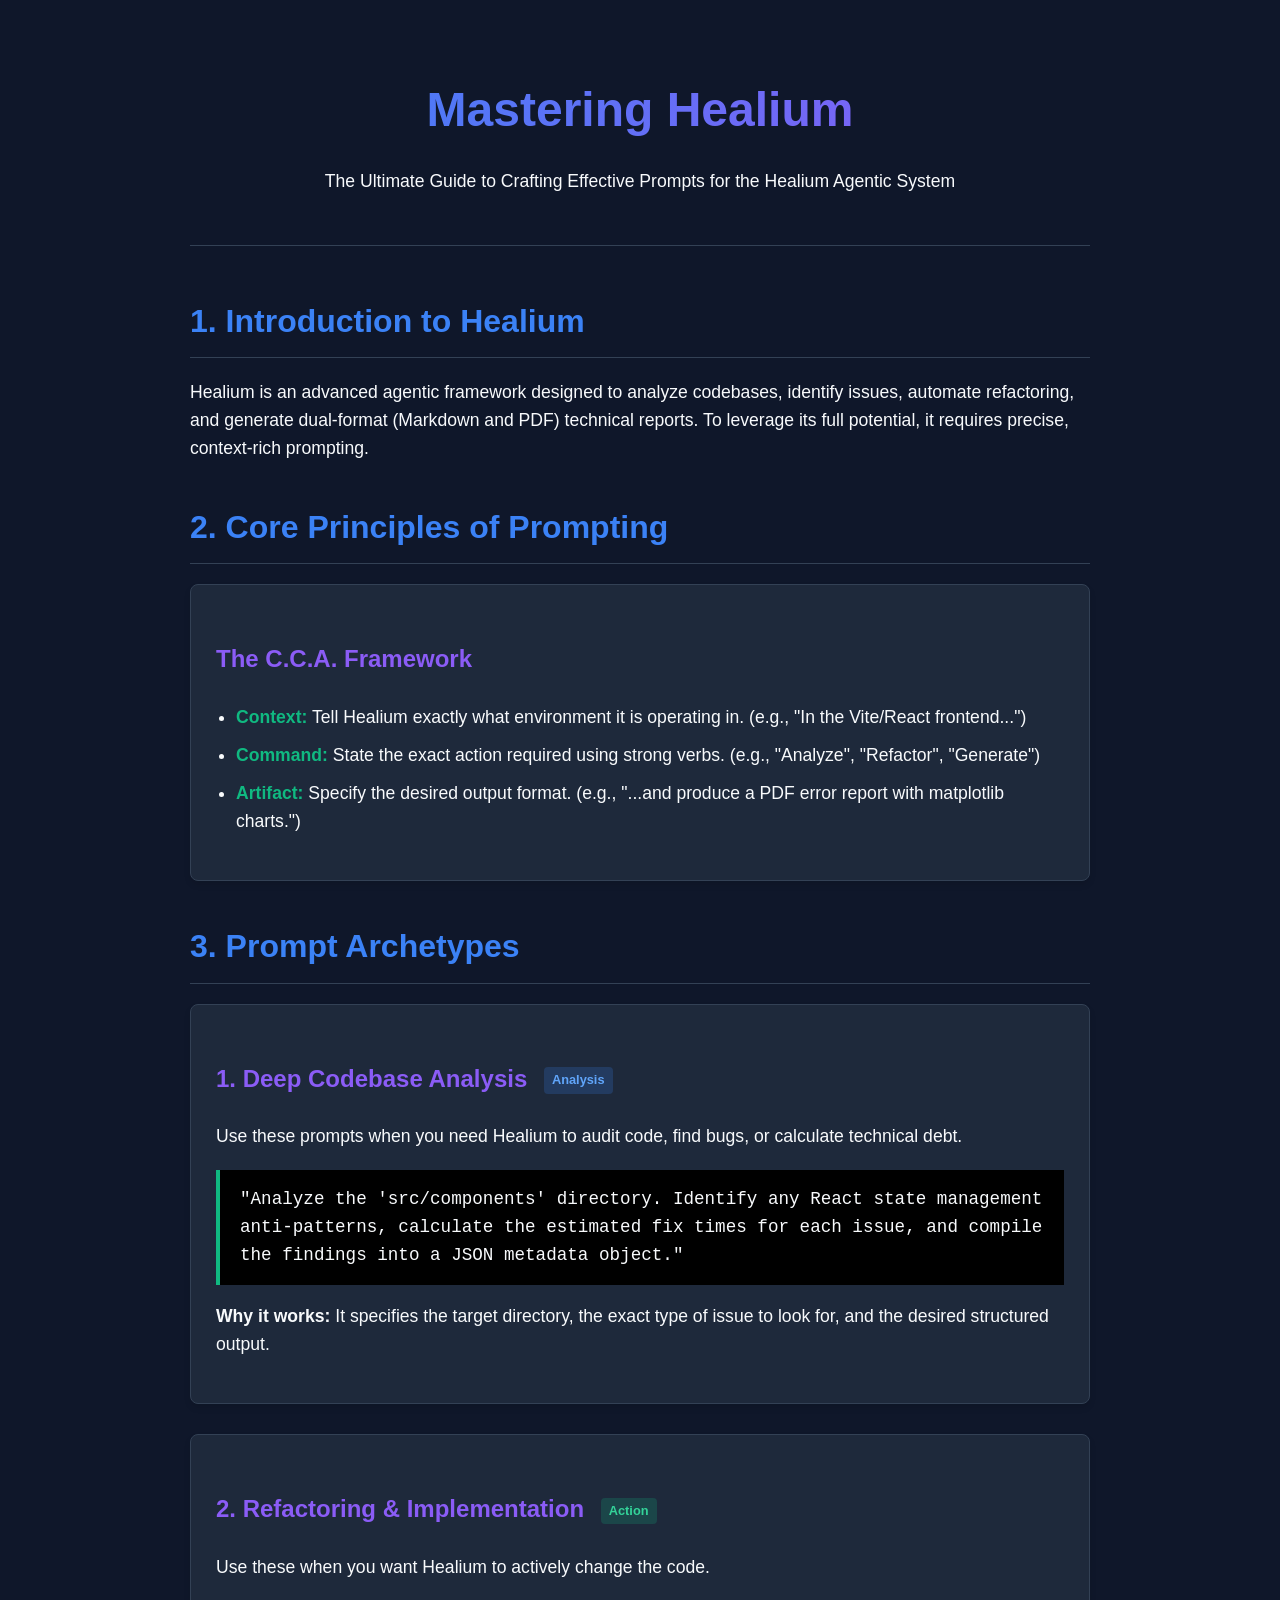
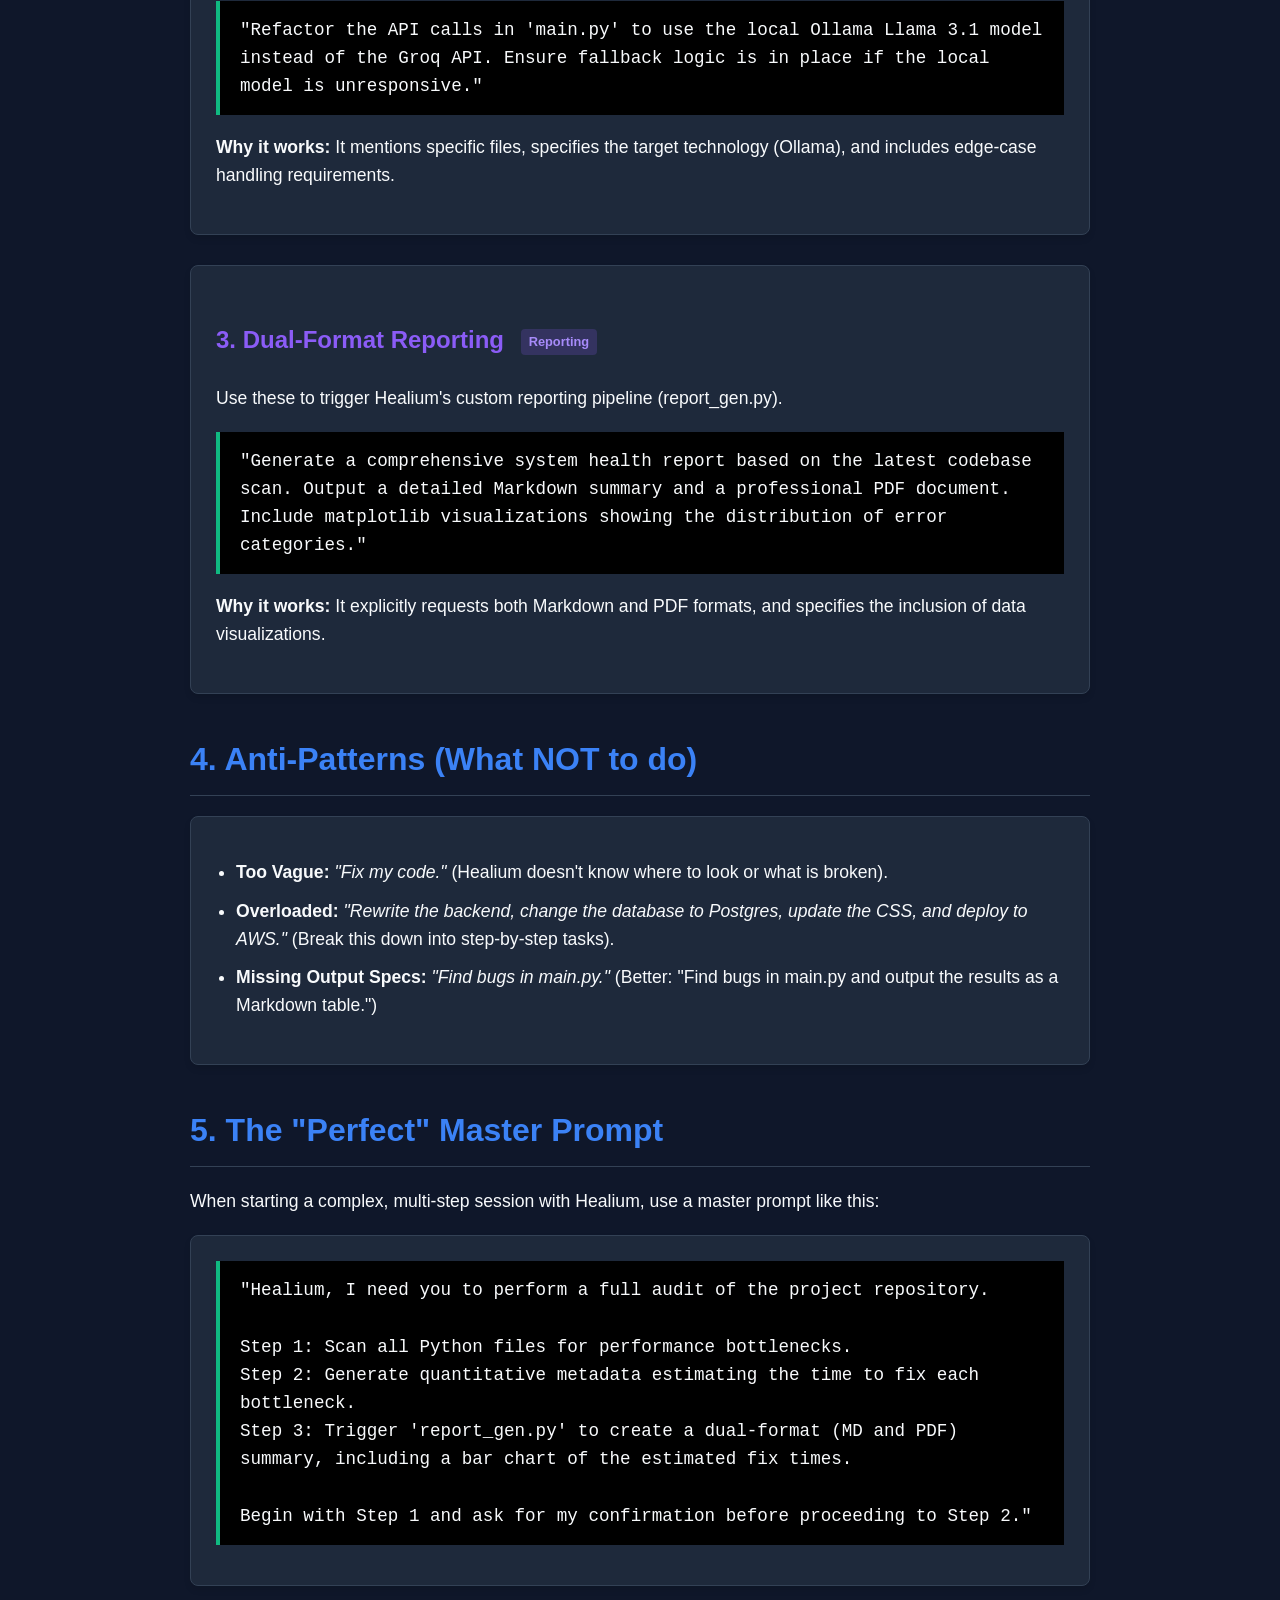
==== prompt_guide.html @ 6a2af03e "files updated" ====
<!DOCTYPE html>
<html lang="en">
<head>
    <meta charset="UTF-8">
    <meta name="viewport" content="width=device-width, initial-scale=1.0">
    <title>Healium Prompting Guide</title>
    <style>
        :root {
            --bg-color: #0f172a;
            --text-color: #f8fafc;
            --primary: #3b82f6;
            --secondary: #8b5cf6;
            --accent: #10b981;
            --card-bg: #1e293b;
            --border: #334155;
        }

        body {
            font-family: 'Segoe UI', Tahoma, Geneva, Verdana, sans-serif;
            background-color: var(--bg-color);
            color: var(--text-color);
            line-height: 1.6;
            margin: 0;
            padding: 0;
        }

        .container {
            max-width: 900px;
            margin: 0 auto;
            padding: 40px 20px;
        }

        header {
            text-align: center;
            margin-bottom: 50px;
            padding-bottom: 30px;
            border-bottom: 1px solid var(--border);
        }

        h1 {
            font-size: 3rem;
            margin-bottom: 10px;
            background: linear-gradient(to right, var(--primary), var(--secondary));
            -webkit-background-clip: text;
            -webkit-text-fill-color: transparent;
        }

        h2 {
            font-size: 2rem;
            color: var(--primary);
            margin-top: 40px;
            margin-bottom: 20px;
            border-bottom: 1px solid var(--border);
            padding-bottom: 10px;
        }

        h3 {
            font-size: 1.5rem;
            color: var(--secondary);
            margin-top: 30px;
        }

        p {
            margin-bottom: 20px;
            font-size: 1.1rem;
        }

        .card {
            background-color: var(--card-bg);
            border: 1px solid var(--border);
            border-radius: 8px;
            padding: 25px;
            margin-bottom: 30px;
            box-shadow: 0 4px 6px rgba(0, 0, 0, 0.1);
        }

        .prompt-example {
            background-color: #000000;
            border-left: 4px solid var(--accent);
            padding: 15px 20px;
            font-family: 'Courier New', Courier, monospace;
            font-size: 1.1rem;
            margin-bottom: 15px;
            overflow-x: auto;
        }

        ul {
            margin-bottom: 20px;
            padding-left: 20px;
        }

        li {
            margin-bottom: 10px;
            font-size: 1.1rem;
        }

        .highlight {
            color: var(--accent);
            font-weight: bold;
        }

        .badge {
            display: inline-block;
            padding: 3px 8px;
            border-radius: 4px;
            font-size: 0.8rem;
            font-weight: bold;
            margin-left: 10px;
            vertical-align: middle;
        }

        .badge-analysis { background-color: rgba(59, 130, 246, 0.2); color: #60a5fa; }
        .badge-action { background-color: rgba(16, 185, 129, 0.2); color: #34d399; }
        .badge-report { background-color: rgba(139, 92, 246, 0.2); color: #a78bfa; }

        @media print {
            body {
                background-color: white;
                color: black;
            }
            .container {
                max-width: 100%;
                padding: 0;
            }
            h1 {
                background: none;
                color: #2563eb;
                -webkit-text-fill-color: initial;
            }
            .card {
                background-color: #f8fafc;
                border: 1px solid #cbd5e1;
                box-shadow: none;
            }
            .prompt-example {
                background-color: #f1f5f9;
                color: #0f172a;
                border-left-color: #059669;
            }
        }
    </style>
</head>
<body>

<div class="container">
    <header>
        <h1>Mastering Healium</h1>
        <p>The Ultimate Guide to Crafting Effective Prompts for the Healium Agentic System</p>
    </header>

    <section>
        <h2>1. Introduction to Healium</h2>
        <p>Healium is an advanced agentic framework designed to analyze codebases, identify issues, automate refactoring, and generate dual-format (Markdown and PDF) technical reports. To leverage its full potential, it requires precise, context-rich prompting.</p>
    </section>

    <section>
        <h2>2. Core Principles of Prompting</h2>
        <div class="card">
            <h3>The C.C.A. Framework</h3>
            <ul>
                <li><span class="highlight">Context:</span> Tell Healium exactly what environment it is operating in. (e.g., "In the Vite/React frontend...")</li>
                <li><span class="highlight">Command:</span> State the exact action required using strong verbs. (e.g., "Analyze", "Refactor", "Generate")</li>
                <li><span class="highlight">Artifact:</span> Specify the desired output format. (e.g., "...and produce a PDF error report with matplotlib charts.")</li>
            </ul>
        </div>
    </section>

    <section>
        <h2>3. Prompt Archetypes</h2>

        <div class="card">
            <h3>1. Deep Codebase Analysis <span class="badge badge-analysis">Analysis</span></h3>
            <p>Use these prompts when you need Healium to audit code, find bugs, or calculate technical debt.</p>
            <div class="prompt-example">
                "Analyze the 'src/components' directory. Identify any React state management anti-patterns, calculate the estimated fix times for each issue, and compile the findings into a JSON metadata object."
            </div>
            <p><strong>Why it works:</strong> It specifies the target directory, the exact type of issue to look for, and the desired structured output.</p>
        </div>

        <div class="card">
            <h3>2. Refactoring & Implementation <span class="badge badge-action">Action</span></h3>
            <p>Use these when you want Healium to actively change the code.</p>
            <div class="prompt-example">
                "Refactor the API calls in 'main.py' to use the local Ollama Llama 3.1 model instead of the Groq API. Ensure fallback logic is in place if the local model is unresponsive."
            </div>
            <p><strong>Why it works:</strong> It mentions specific files, specifies the target technology (Ollama), and includes edge-case handling requirements.</p>
        </div>

        <div class="card">
            <h3>3. Dual-Format Reporting <span class="badge badge-report">Reporting</span></h3>
            <p>Use these to trigger Healium's custom reporting pipeline (report_gen.py).</p>
            <div class="prompt-example">
                "Generate a comprehensive system health report based on the latest codebase scan. Output a detailed Markdown summary and a professional PDF document. Include matplotlib visualizations showing the distribution of error categories."
            </div>
            <p><strong>Why it works:</strong> It explicitly requests both Markdown and PDF formats, and specifies the inclusion of data visualizations.</p>
        </div>
    </section>

    <section>
        <h2>4. Anti-Patterns (What NOT to do)</h2>
        <div class="card">
            <ul>
                <li><strong>Too Vague:</strong> <em>"Fix my code."</em> (Healium doesn't know where to look or what is broken).</li>
                <li><strong>Overloaded:</strong> <em>"Rewrite the backend, change the database to Postgres, update the CSS, and deploy to AWS."</em> (Break this down into step-by-step tasks).</li>
                <li><strong>Missing Output Specs:</strong> <em>"Find bugs in main.py."</em> (Better: "Find bugs in main.py and output the results as a Markdown table.")</li>
            </ul>
        </div>
    </section>

    <section>
        <h2>5. The "Perfect" Master Prompt</h2>
        <p>When starting a complex, multi-step session with Healium, use a master prompt like this:</p>
        <div class="card">
            <div class="prompt-example">
                "Healium, I need you to perform a full audit of the project repository. <br><br>
                Step 1: Scan all Python files for performance bottlenecks.<br>
                Step 2: Generate quantitative metadata estimating the time to fix each bottleneck.<br>
                Step 3: Trigger 'report_gen.py' to create a dual-format (MD and PDF) summary, including a bar chart of the estimated fix times.<br><br>
                Begin with Step 1 and ask for my confirmation before proceeding to Step 2."
            </div>
        </div>
    </section>

</div>

</body>
</html>
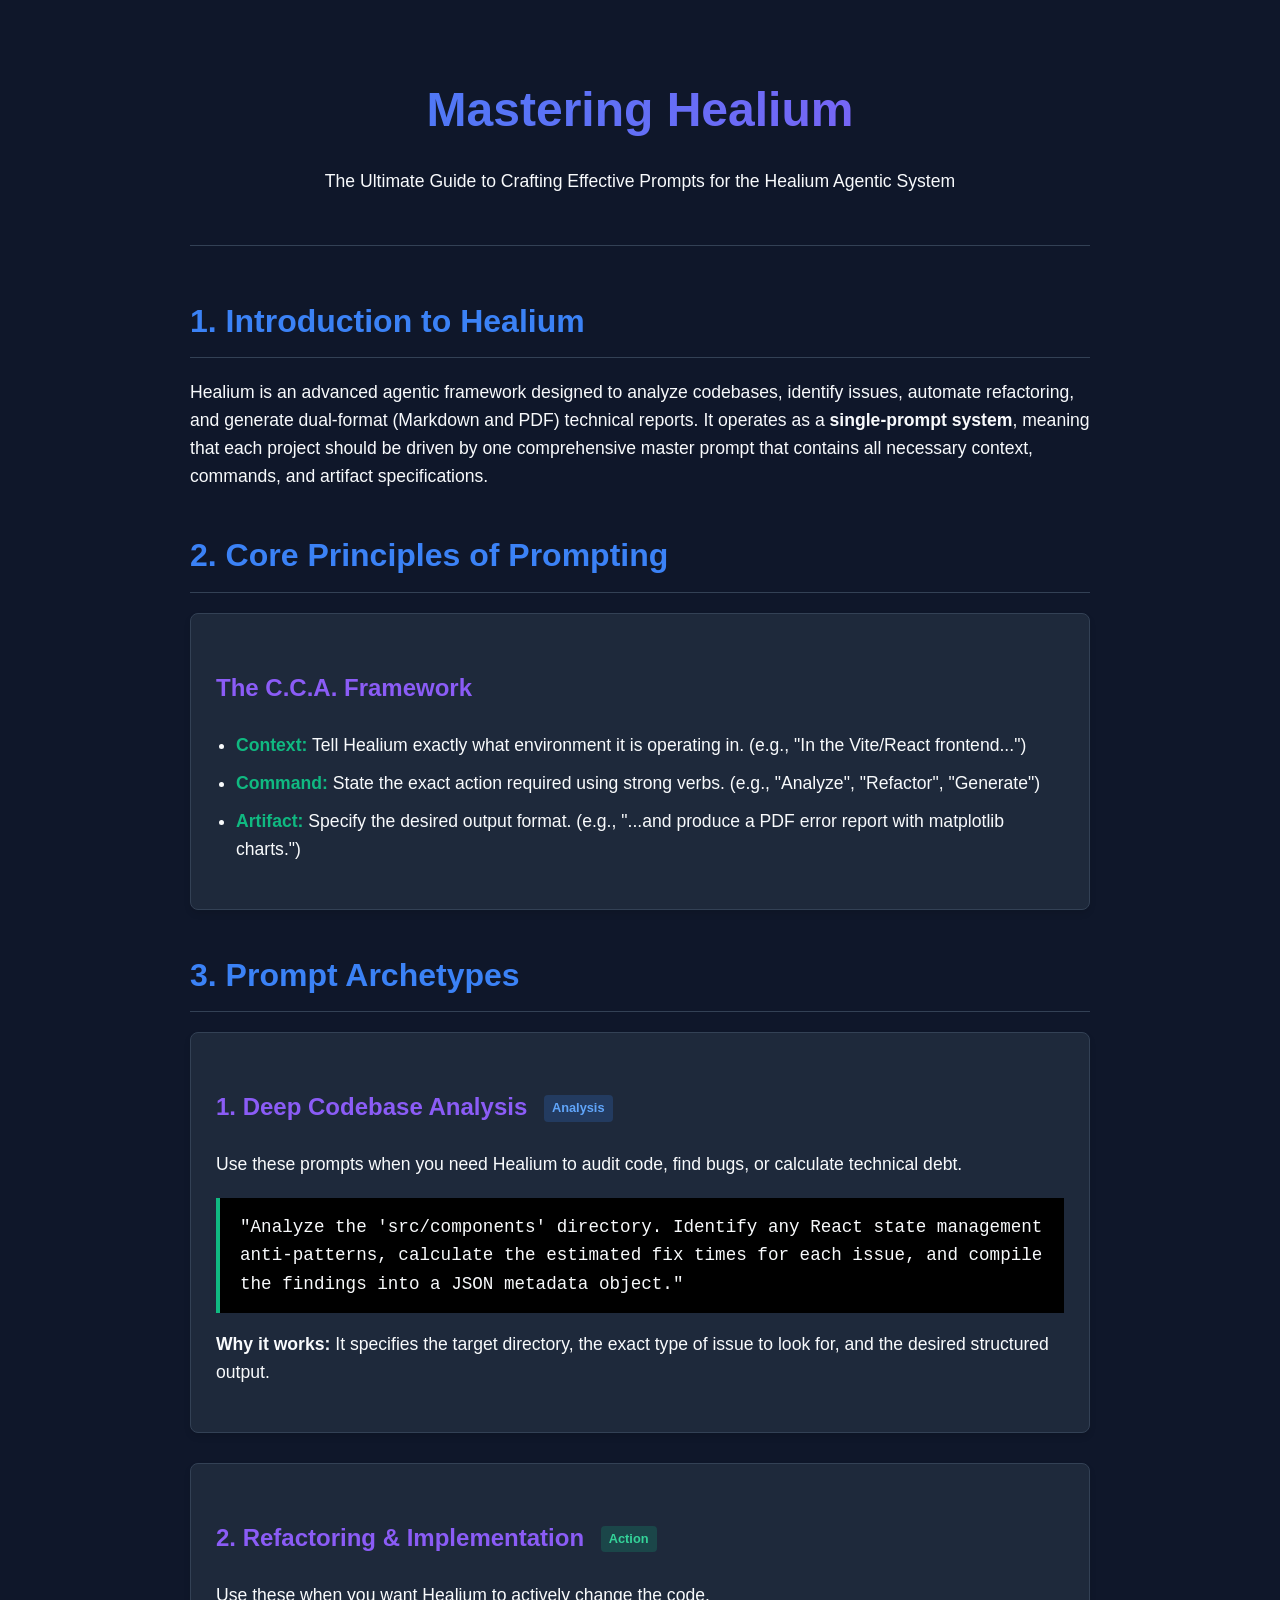
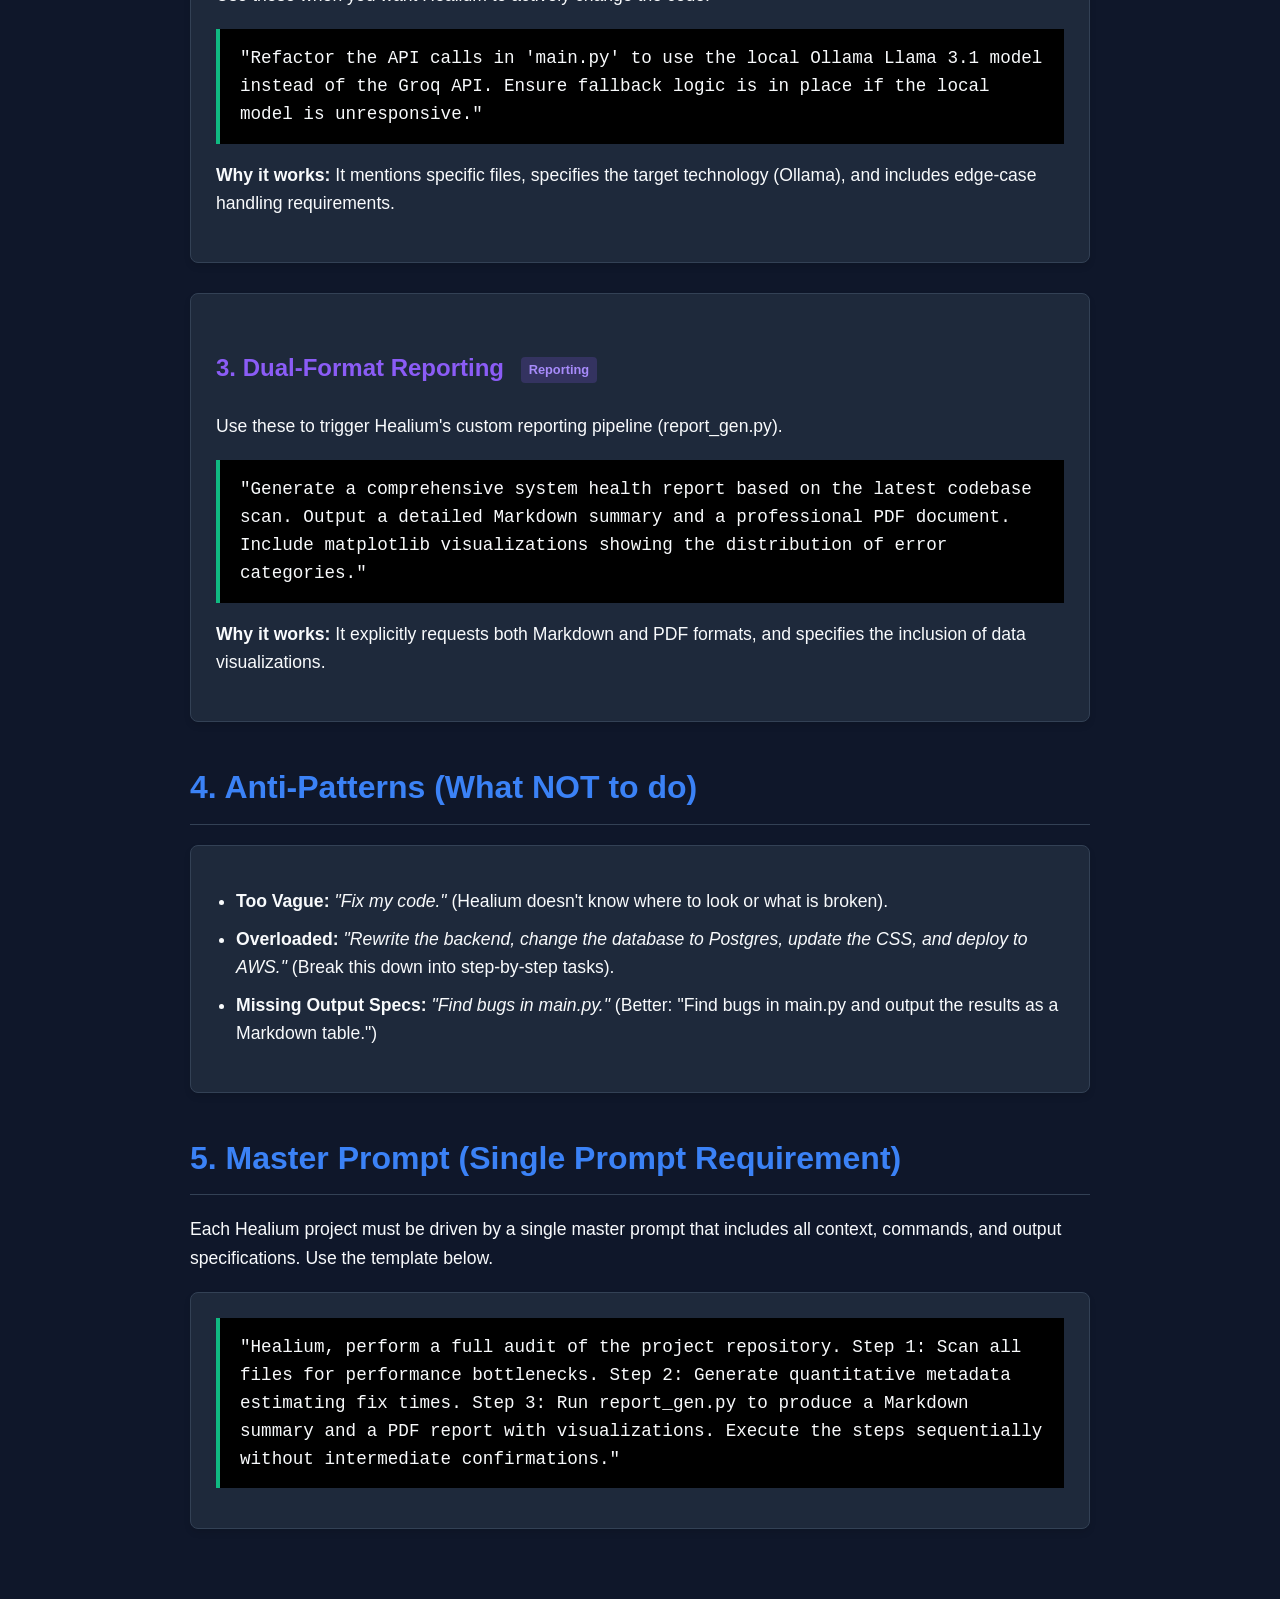
==== commit 8bec7271: "Prompt_guide.html updated" ====
--- a/prompt_guide.html
+++ b/prompt_guide.html
@@ -42,6 +42,7 @@
             margin-bottom: 10px;
             background: linear-gradient(to right, var(--primary), var(--secondary));
             -webkit-background-clip: text;
+            background-clip: text;
             -webkit-text-fill-color: transparent;
         }
 
@@ -150,7 +151,7 @@
 
     <section>
         <h2>1. Introduction to Healium</h2>
-        <p>Healium is an advanced agentic framework designed to analyze codebases, identify issues, automate refactoring, and generate dual-format (Markdown and PDF) technical reports. To leverage its full potential, it requires precise, context-rich prompting.</p>
+        <p>Healium is an advanced agentic framework designed to analyze codebases, identify issues, automate refactoring, and generate dual-format (Markdown and PDF) technical reports. It operates as a <strong>single-prompt system</strong>, meaning that each project should be driven by one comprehensive master prompt that contains all necessary context, commands, and artifact specifications.</p>
     </section>
 
     <section>
@@ -208,16 +209,17 @@
     </section>
 
     <section>
-        <h2>5. The "Perfect" Master Prompt</h2>
-        <p>When starting a complex, multi-step session with Healium, use a master prompt like this:</p>
-        <div class="card">
-            <div class="prompt-example">
-                "Healium, I need you to perform a full audit of the project repository. <br><br>
-                Step 1: Scan all Python files for performance bottlenecks.<br>
-                Step 2: Generate quantitative metadata estimating the time to fix each bottleneck.<br>
-                Step 3: Trigger 'report_gen.py' to create a dual-format (MD and PDF) summary, including a bar chart of the estimated fix times.<br><br>
-                Begin with Step 1 and ask for my confirmation before proceeding to Step 2."
-            </div>
+        <h2>5. Master Prompt (Single Prompt Requirement)</h2>
+<p>Each Healium project must be driven by a single master prompt that includes all context, commands, and output specifications. Use the template below.</p>
+<div class="card">
+    <div class="prompt-example">
+        "Healium, perform a full audit of the project repository. 
+        Step 1: Scan all files for performance bottlenecks. 
+        Step 2: Generate quantitative metadata estimating fix times. 
+        Step 3: Run report_gen.py to produce a Markdown summary and a PDF report with visualizations. 
+        Execute the steps sequentially without intermediate confirmations."
+    </div>
+</div>
         </div>
     </section>
 
